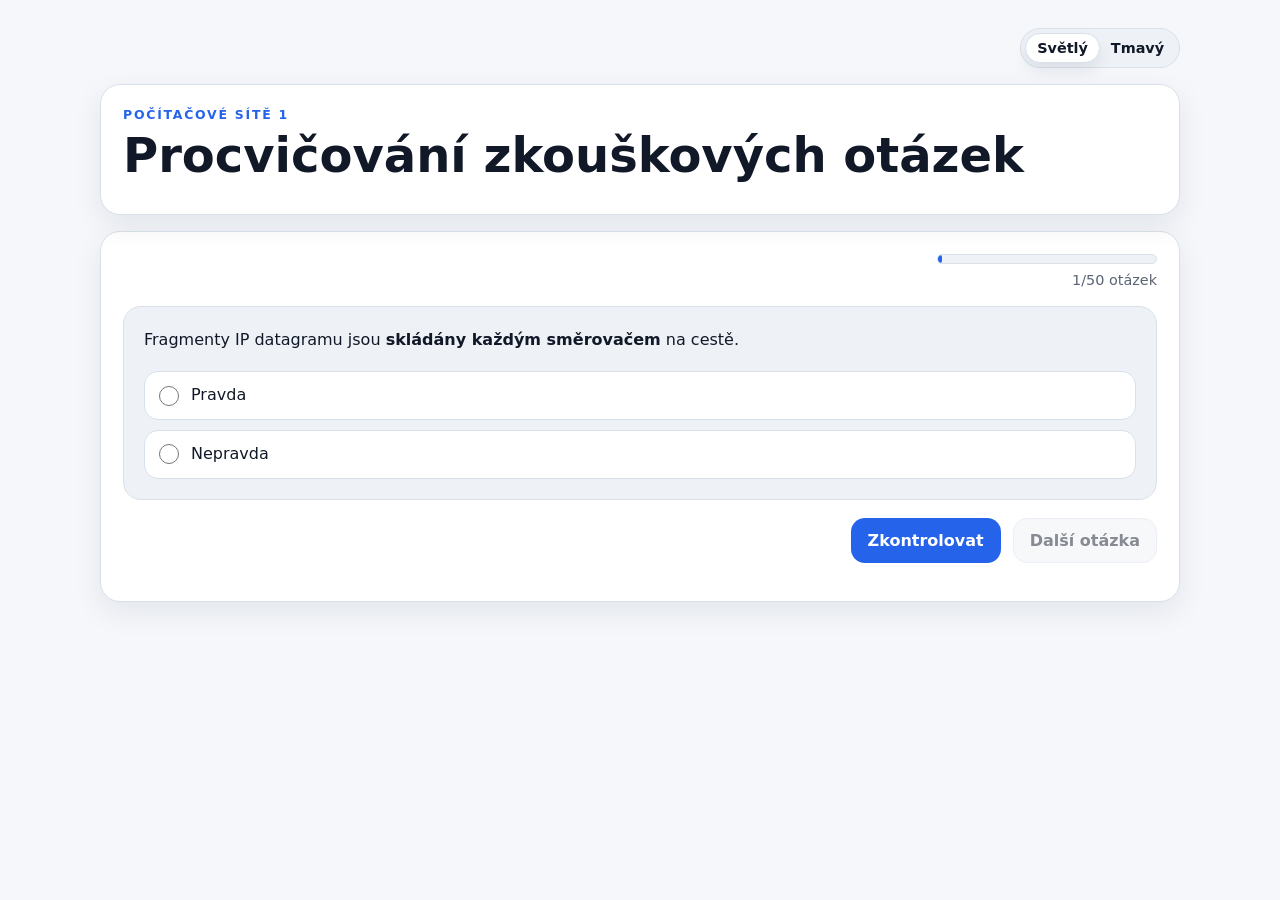
==== index.html @ 3d9b2233 "Add files via upload" ====
<!doctype html>
<html lang="cs">
<head>
  <meta charset="utf-8">
  <meta name="viewport" content="width=device-width, initial-scale=1">
  <title>7POS1 - procvičování zkouškových otázek</title>
  <meta name="description" content="Procvičování zkouškových otázek z Počítačových sítí 1 (7POS1)." />
  <meta property="og:title" content="7POS1 - procvičování zkouškových otázek" />
  <meta property="og:description" content="Procvičování zkouškových otázek z Počítačových sítí 1 (7POS1)." />
  <meta property="og:type" content="website" />
  <meta property="og:locale" content="cs_CZ" />
  <meta name="twitter:card" content="summary" />
  <meta name="twitter:title" content="7POS1 - procvičování zkouškových otázek" />
  <meta name="twitter:description" content="Procvičování zkouškových otázek z Počítačových sítí 1 (7POS1)." />
  <link rel="stylesheet" href="styles.css">
</head>
<body>
  <main class="app-shell">
    <section class="top-row">
      <div class="theme-float" aria-label="Přepínání motivu">
        <button id="themeToggle" class="theme-switch" type="button" aria-label="Přepnout motiv">
          <span class="theme-option" aria-hidden="true">Světlý</span>
          <span class="theme-option" aria-hidden="true">Tmavý</span>
          <span class="theme-thumb" aria-hidden="true"></span>
        </button>
      </div>
      <div class="hero card-surface">
        <div>
          <p class="eyebrow">Počítačové sítě 1</p>
          <h1>Procvičování zkouškových otázek</h1>
        </div>
      </div>
    </section>

    <section id="quizShell" class="quiz-shell card-surface hidden">
      <header class="quiz-header">
        <div class="progress-wrap">
          <div class="progress-track">
            <div id="progressFill" class="progress-fill"></div>
          </div>
          <p id="progressLabel" class="progress-label">0 %</p>
        </div>
      </header>

      <article class="question-card">
        <div id="questionText" class="question-text"></div>
        <div id="answerArea" class="answer-area"></div>
      </article>

      <div class="quiz-actions">
        <button id="checkButton" class="button primary" type="button">Zkontrolovat</button>
        <button id="nextButton" class="button secondary" type="button" disabled>Další otázka</button>
      </div>

      <section id="feedbackArea" class="feedback-area"></section>
    </section>

    <section id="summaryShell" class="summary-shell card-surface hidden"></section>
  </main>

  <script src="app.js"></script>
</body>
</html>
---- styles.css ----
:root {
  color-scheme: light;
  --bg: #f5f7fb;
  --surface: #ffffff;
  --surface-soft: #eef2f7;
  --border: #d8e0ea;
  --text: #111827;
  --muted: #5b6575;
  --accent: #2563eb;
  --accent-weak: #dbeafe;
  --success: #15803d;
  --success-weak: #dcfce7;
  --danger: #b91c1c;
  --danger-weak: #fee2e2;
  --shadow: 0 10px 30px rgba(15, 23, 42, 0.08);
  --radius: 20px;
}

:root[data-theme='dark'] {
  color-scheme: dark;
  --bg: #0f172a;
  --surface: #111827;
  --surface-soft: #1f2937;
  --border: #334155;
  --text: #e5e7eb;
  --muted: #94a3b8;
  --accent: #60a5fa;
  --accent-weak: #1e293b;
  --success: #4ade80;
  --success-weak: #12311f;
  --danger: #f87171;
  --danger-weak: #2b1417;
  --shadow: 0 12px 34px rgba(0, 0, 0, 0.25);
}

* {
  box-sizing: border-box;
}

html,
body {
  min-height: 100%;
}

body {
  margin: 0;
  font-family: Inter, "Segoe UI", system-ui, -apple-system, BlinkMacSystemFont, sans-serif;
  background: var(--bg);
  color: var(--text);
}

button,
input,
select,
textarea {
  font: inherit;
}

button {
  cursor: pointer;
}

.app-shell {
  width: min(1080px, calc(100% - 32px));
  margin: 0 auto;
  padding: 28px 0 42px;
}

.card-surface {
  background: var(--surface);
  border: 1px solid var(--border);
  border-radius: var(--radius);
  box-shadow: var(--shadow);
}

.hero,
.status-row,
.message-bar,
.quiz-shell,
.summary-shell {
  padding: 22px;
}

.top-row {
  display: grid;
  grid-template-columns: 1fr;
  gap: 16px;
  align-items: stretch;
}

.hero {
  display: flex;
  justify-content: space-between;
  align-items: center;
  gap: 20px;
}

.eyebrow {
  margin: 0 0 8px;
  color: var(--accent);
  font-size: 0.78rem;
  font-weight: 700;
  letter-spacing: 0.14em;
  text-transform: uppercase;
}

h1,
h2,
p {
  margin-top: 0;
}

h1 {
  margin-bottom: 10px;
  font-size: clamp(2rem, 4vw, 3rem);
  line-height: 1.08;
}

.hero-copy {
  max-width: 62ch;
  margin-bottom: 0;
  color: var(--muted);
}

.theme-float {
  display: flex;
  justify-content: flex-end;
}

.theme-switch {
  position: relative;
  display: inline-grid;
  grid-template-columns: 1fr 1fr;
  align-items: center;
  gap: 0;
  padding: 4px;
  border-radius: 999px;
  border: 1px solid var(--border);
  background: var(--surface-soft);
  color: var(--muted);
  min-width: 160px;
  height: 40px;
  font-weight: 700;
}

.theme-switch .theme-option {
  position: relative;
  z-index: 1;
  font-size: 0.9rem;
  display: flex;
  align-items: center;
  justify-content: center;
  height: 100%;
  line-height: 1;
}

.theme-switch .theme-thumb {
  position: absolute;
  top: 4px;
  bottom: 4px;
  left: 4px;
  width: calc(50% - 4px);
  border-radius: 999px;
  background: var(--surface);
  border: 1px solid var(--border);
  transition: transform 180ms ease;
  box-shadow: 0 8px 16px rgba(15, 23, 42, 0.08);
}

.theme-switch[data-theme='light'] {
  color: var(--text);
}

.theme-switch[data-theme='dark'] {
  color: var(--text);
}

.theme-switch[data-theme='dark'] .theme-thumb {
  transform: translateX(100%);
}

.status-row {
  display: grid;
  grid-template-columns: repeat(3, minmax(0, 1fr));
  gap: 12px;
  margin-top: 16px;
}

.stat-chip {
  padding: 16px;
  border-radius: 16px;
  background: var(--surface-soft);
  border: 1px solid var(--border);
}

.stat-chip.compact {
  min-height: 92px;
}

.stat-chip span {
  display: block;
  margin-bottom: 6px;
  font-size: 1.6rem;
  font-weight: 700;
}

.stat-chip small {
  color: var(--muted);
}

.stat-chip.accent {
  border-color: color-mix(in srgb, var(--accent) 40%, var(--border));
}

.button {
  border: 1px solid transparent;
  border-radius: 14px;
  padding: 12px 16px;
  font-weight: 700;
  transition: background-color 150ms ease, border-color 150ms ease, color 150ms ease, opacity 150ms ease;
}

.button:disabled {
  opacity: 0.5;
  cursor: not-allowed;
}

.button.primary {
  background: var(--accent);
  color: #ffffff;
}

.button.primary:hover:not(:disabled) {
  background: color-mix(in srgb, var(--accent) 88%, black);
}

.button.secondary,
.button.ghost {
  background: var(--surface-soft);
  color: var(--text);
  border-color: var(--border);
}

.button.secondary:hover:not(:disabled),
.button.ghost:hover:not(:disabled) {
  background: color-mix(in srgb, var(--surface-soft) 88%, var(--accent) 12%);
}

.help-text {
  margin: 0;
  color: var(--muted);
  font-size: 0.94rem;
}

.message-bar {
  margin-top: 16px;
}

.message-bar.warning {
  border-color: color-mix(in srgb, #f59e0b 35%, var(--border));
}

.message-bar.error {
  border-color: color-mix(in srgb, var(--danger) 40%, var(--border));
}

.message-bar.success {
  border-color: color-mix(in srgb, var(--success) 35%, var(--border));
}

.quiz-shell,
.summary-shell {
  margin-top: 16px;
}

.quiz-header {
  display: flex;
  justify-content: flex-end;
  align-items: center;
  gap: 18px;
  margin-bottom: 18px;
}

.question-meta {
  margin-bottom: 10px;
  color: var(--muted);
  font-size: 0.85rem;
}

.quiz-header h2 {
  margin-bottom: 0;
  font-size: clamp(1.35rem, 2.7vw, 1.95rem);
}

.progress-wrap {
  min-width: 220px;
  text-align: right;
}

.progress-track {
  height: 10px;
  overflow: hidden;
  border-radius: 999px;
  background: var(--surface-soft);
  border: 1px solid var(--border);
}

.progress-fill {
  width: 0;
  height: 100%;
  border-radius: inherit;
  background: var(--accent);
}

.progress-label {
  margin: 8px 0 0;
  color: var(--muted);
  font-size: 0.9rem;
}

.question-card {
  padding: 20px;
  border-radius: 18px;
  background: var(--surface-soft);
  border: 1px solid var(--border);
}

.question-text {
  display: grid;
  gap: 12px;
  line-height: 1.65;
}

.question-text p {
  margin-bottom: 0;
}

.answer-area {
  margin-top: 18px;
  display: grid;
  gap: 14px;
}

.answer-group,
.matching-grid,
.option-list {
  display: grid;
  gap: 10px;
}

.option-item,
.matching-prompt {
  padding: 13px 14px;
  border-radius: 14px;
  background: var(--surface);
  border: 1px solid var(--border);
}

.option-item {
  display: flex;
  align-items: center;
  gap: 12px;
}

.option-item input {
  accent-color: var(--accent);
  margin: 0;
  vertical-align: middle;
  width: 20px;
  height: 20px;
  align-self: center;
}

.option-item span {
  display: flex;
  align-items: center;
  line-height: 1.3;
}

.option-item p {
  margin: 0;
}

.matching-row {
  display: grid;
  grid-template-columns: minmax(0, 1.1fr) minmax(0, 1fr);
  gap: 12px;
  align-items: stretch;
}
.matching-row .matching-prompt,
.matching-row select,
.shortanswer-input,
.essay-input,
select,
textarea,
input[type='text'] {
  width: 100%;
  border-radius: 14px;
  border: 1px solid var(--border);
  background: var(--surface);
  color: var(--text);
  padding: 12px 14px;
  outline: none;
}

.matching-row .matching-prompt,
.matching-row select {
  display: flex;
  align-items: center;
  min-height: 52px;
}

.matching-prompt p {
  margin: 0;
}

select:focus,
textarea:focus,
input[type='text']:focus {
  border-color: var(--accent);
}

textarea {
  min-height: 180px;
  resize: vertical;
}

.cloze-embed {
  display: inline-block;
  vertical-align: middle;
  margin: 0 4px;
}

.cloze-embed input {
  width: min(180px, 38vw);
  padding: 10px 12px;
}

.quiz-actions,
.summary-actions {
  display: flex;
  gap: 12px;
  flex-wrap: wrap;
  justify-content: flex-end;
  margin-top: 18px;
}

.feedback-area {
  margin-top: 16px;
}

.feedback-box {
  padding: 16px 18px;
  border-radius: 16px;
  border: 1px solid var(--border);
  background: var(--surface);
}

.feedback-box.success {
  border-color: color-mix(in srgb, var(--success) 35%, var(--border));
  background: var(--success-weak);
}

.feedback-box.error {
  border-color: color-mix(in srgb, var(--danger) 35%, var(--border));
  background: var(--danger-weak);
}

.feedback-box.warning {
  background: var(--accent-weak);
}

.feedback-box h3 {
  margin: 0 0 10px;
  font-size: 1rem;
}

.feedback-box p:last-child {
  margin-bottom: 0;
}

.hidden {
  display: none !important;
}

.summary-shell h2 {
  margin-bottom: 10px;
}

.summary-grid {
  display: grid;
  grid-template-columns: repeat(3, minmax(0, 1fr));
  gap: 14px;
  margin-top: 18px;
}

.summary-card {
  padding: 16px;
  border-radius: 16px;
  background: var(--surface-soft);
  border: 1px solid var(--border);
}

.summary-card span {
  display: block;
  margin-bottom: 8px;
  color: var(--muted);
}

.summary-card strong {
  font-size: 1.45rem;
}

@media (max-width: 900px) {
  .theme-float {
    justify-content: center;
  }

  .hero,
  .quiz-header {
    flex-direction: column;
  }

  .status-row,
  .summary-grid {
    grid-template-columns: 1fr;
  }

  .progress-wrap {
    width: 100%;
    min-width: 0;
    text-align: left;
  }

  .matching-row {
    grid-template-columns: 1fr;
  }

  .quiz-actions,
  .summary-actions {
    justify-content: stretch;
  }

  .quiz-actions .button,
  .summary-actions .button,
  .theme-toggle {
    width: 100%;
  }
}

@media (max-width: 640px) {
  .app-shell {
    width: min(100%, calc(100% - 18px));
    padding-top: 14px;
  }

  .hero,
  .status-row,
  .quiz-shell,
  .summary-shell,
  .message-bar {
    padding: 18px;
  }

  .cloze-embed input {
    width: min(140px, 46vw);
  }
}
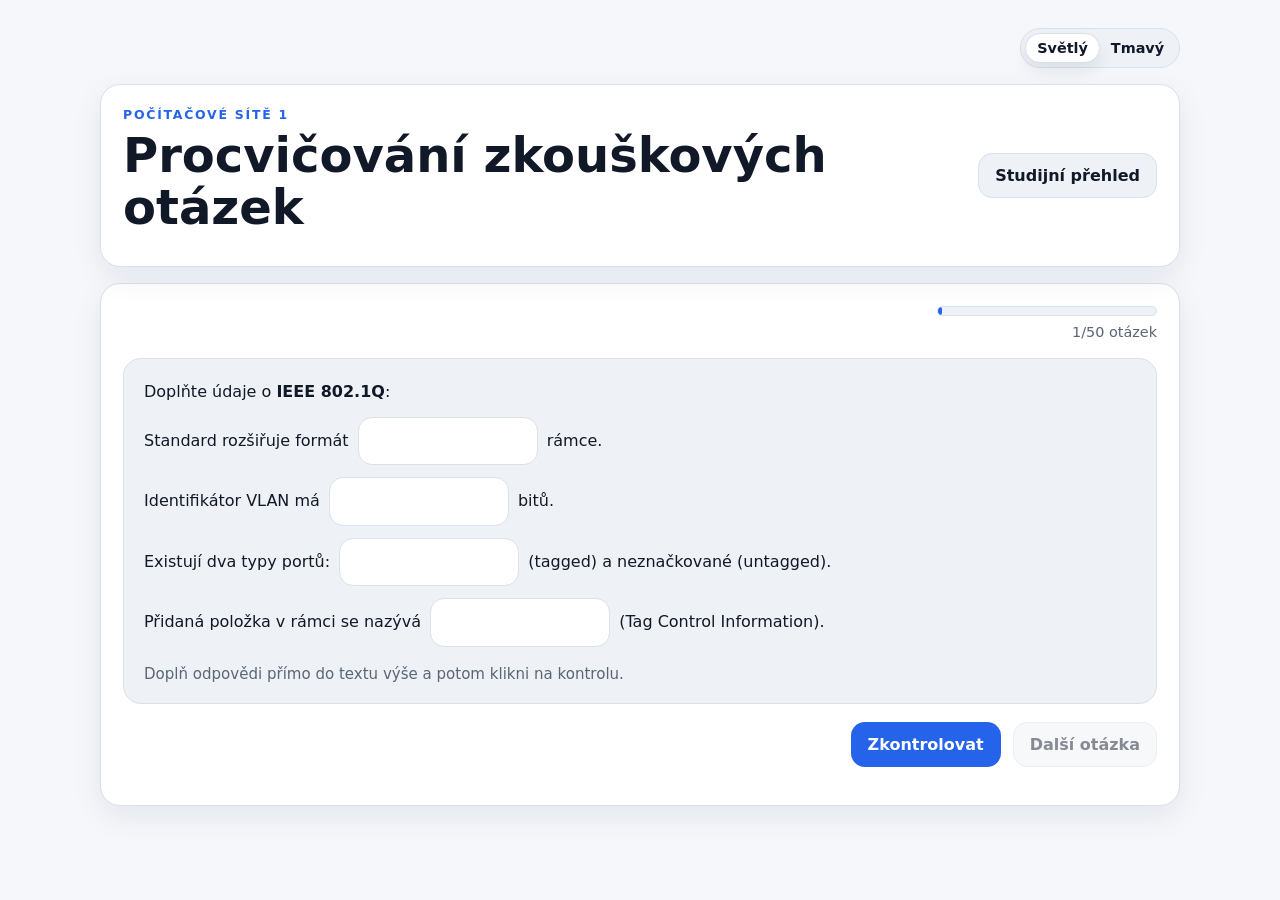
==== commit 3a1d1be8: "Add study mode: statický přehled všech otázek s vyznačenými odpověďmi Nová stránka study.html slouží" ====
--- a/index.html
+++ b/index.html
@@ -28,6 +28,9 @@
         <div>
           <p class="eyebrow">Počítačové sítě 1</p>
           <h1>Procvičování zkouškových otázek</h1>
+        </div>
+        <div class="hero-actions">
+          <a class="button secondary" href="study.html">Studijní přehled</a>
         </div>
       </div>
     </section>
--- a/styles.css
+++ b/styles.css
@@ -511,6 +511,305 @@
   font-size: 1.45rem;
 }
 
+/* ===== Study mode ===== */
+.hero-actions {
+  display: flex;
+  gap: 10px;
+  align-items: center;
+  flex-shrink: 0;
+}
+
+.hero-actions .button {
+  text-decoration: none;
+  display: inline-flex;
+  align-items: center;
+}
+
+.study-toolbar {
+  margin-top: 16px;
+  padding: 18px 20px;
+  display: grid;
+  gap: 12px;
+}
+
+.toolbar-row {
+  display: grid;
+  grid-template-columns: minmax(0, 2fr) minmax(0, 1fr) minmax(0, 1fr);
+  gap: 12px;
+}
+
+.toolbar-field {
+  display: grid;
+  gap: 6px;
+  font-size: 0.85rem;
+  color: var(--muted);
+}
+
+.toolbar-field input,
+.toolbar-field select {
+  width: 100%;
+  border-radius: 12px;
+  border: 1px solid var(--border);
+  background: var(--surface);
+  color: var(--text);
+  padding: 10px 12px;
+  font-size: 0.95rem;
+}
+
+.toolbar-field input:focus,
+.toolbar-field select:focus {
+  outline: none;
+  border-color: var(--accent);
+}
+
+.study-content {
+  margin-top: 18px;
+  display: grid;
+  gap: 22px;
+}
+
+.empty-card {
+  padding: 22px;
+  text-align: center;
+  color: var(--muted);
+}
+
+.study-group {
+  display: grid;
+  gap: 14px;
+}
+
+.study-group-header {
+  display: flex;
+  align-items: baseline;
+  justify-content: space-between;
+  gap: 12px;
+  padding: 16px 20px;
+  position: sticky;
+  top: 0;
+  z-index: 5;
+}
+
+.study-group-header h2 {
+  margin: 0;
+  font-size: 1.2rem;
+}
+
+.study-group-count {
+  color: var(--muted);
+  font-size: 0.85rem;
+  font-weight: 600;
+}
+
+.study-question {
+  padding: 18px 20px;
+  display: grid;
+  gap: 12px;
+}
+
+.study-meta {
+  display: flex;
+  flex-wrap: wrap;
+  gap: 6px;
+}
+
+.badge {
+  display: inline-block;
+  padding: 3px 9px;
+  border-radius: 999px;
+  font-size: 0.74rem;
+  font-weight: 700;
+  letter-spacing: 0.04em;
+  background: var(--surface-soft);
+  border: 1px solid var(--border);
+  color: var(--muted);
+}
+
+.badge-type {
+  color: var(--accent);
+  background: var(--accent-weak);
+  border-color: color-mix(in srgb, var(--accent) 35%, var(--border));
+}
+
+.badge-name {
+  color: var(--text);
+}
+
+.study-question-text {
+  font-size: 1rem;
+  line-height: 1.6;
+}
+
+.study-question-text p {
+  margin: 0 0 8px;
+}
+
+.study-question-text p:last-child {
+  margin-bottom: 0;
+}
+
+.study-hint {
+  margin: 0 0 4px;
+  color: var(--muted);
+  font-size: 0.85rem;
+  font-weight: 600;
+  text-transform: uppercase;
+  letter-spacing: 0.06em;
+}
+
+.study-options {
+  display: grid;
+  gap: 8px;
+}
+
+.study-option {
+  display: grid;
+  grid-template-columns: 28px 1fr;
+  gap: 10px;
+  align-items: start;
+  padding: 11px 14px;
+  border-radius: 12px;
+  border: 1px solid var(--border);
+  background: var(--surface-soft);
+}
+
+.study-option.is-correct {
+  background: var(--success-weak);
+  border-color: color-mix(in srgb, var(--success) 45%, var(--border));
+}
+
+.study-option.is-incorrect {
+  background: var(--danger-weak);
+  border-color: color-mix(in srgb, var(--danger) 35%, var(--border));
+}
+
+.study-mark {
+  font-weight: 800;
+  font-size: 1.05rem;
+  line-height: 1.4;
+  text-align: center;
+}
+
+.study-option.is-correct .study-mark {
+  color: var(--success);
+}
+
+.study-option.is-incorrect .study-mark {
+  color: var(--danger);
+}
+
+.study-option-text p {
+  margin: 0 0 4px;
+}
+
+.study-option-text p:last-child {
+  margin-bottom: 0;
+}
+
+.study-option-feedback {
+  margin-top: 4px;
+  font-size: 0.86rem;
+  color: var(--muted);
+}
+
+.study-option-feedback p {
+  margin: 0;
+}
+
+.study-explain {
+  padding: 12px 14px;
+  border-radius: 12px;
+  background: var(--accent-weak);
+  border: 1px solid color-mix(in srgb, var(--accent) 30%, var(--border));
+  font-size: 0.94rem;
+  line-height: 1.55;
+}
+
+.study-explain strong {
+  color: var(--accent);
+  margin-right: 4px;
+}
+
+.study-explain p {
+  margin: 4px 0 0;
+  display: inline;
+}
+
+.study-matching {
+  display: grid;
+  gap: 8px;
+}
+
+.study-matching-row {
+  display: grid;
+  grid-template-columns: minmax(0, 1.1fr) auto minmax(0, 1fr);
+  gap: 12px;
+  align-items: center;
+  padding: 10px 14px;
+  border-radius: 12px;
+  background: var(--success-weak);
+  border: 1px solid color-mix(in srgb, var(--success) 35%, var(--border));
+}
+
+.study-matching-prompt p {
+  margin: 0;
+}
+
+.study-matching-arrow {
+  color: var(--success);
+  font-weight: 800;
+}
+
+.study-matching-answer {
+  font-weight: 600;
+}
+
+.study-cloze-list {
+  margin: 0;
+  padding-left: 20px;
+  display: grid;
+  gap: 4px;
+}
+
+.study-cloze-list li {
+  padding: 4px 0;
+}
+
+.study-cloze-alts {
+  color: var(--muted);
+  font-weight: 400;
+}
+
+.cloze-fill {
+  display: inline-block;
+  padding: 1px 8px;
+  margin: 0 2px;
+  border-radius: 8px;
+  background: var(--success-weak);
+  border: 1px solid color-mix(in srgb, var(--success) 40%, var(--border));
+  font-weight: 700;
+  color: var(--success);
+}
+
+.cloze-fill-alts {
+  font-weight: 400;
+  color: var(--muted);
+}
+
+.study-essay-reference {
+  padding: 12px 14px;
+  border-radius: 12px;
+  background: var(--accent-weak);
+  border: 1px solid color-mix(in srgb, var(--accent) 25%, var(--border));
+  line-height: 1.55;
+}
+
+.study-essay-reference strong {
+  display: block;
+  margin-bottom: 6px;
+  color: var(--accent);
+}
+
 @media (max-width: 900px) {
   .theme-float {
     justify-content: center;
@@ -534,6 +833,23 @@
 
   .matching-row {
     grid-template-columns: 1fr;
+  }
+
+  .toolbar-row {
+    grid-template-columns: 1fr;
+  }
+
+  .study-matching-row {
+    grid-template-columns: 1fr auto;
+  }
+
+  .study-matching-arrow {
+    display: none;
+  }
+
+  .study-matching-answer {
+    grid-column: 1 / -1;
+    padding-left: 8px;
   }
 
   .quiz-actions,
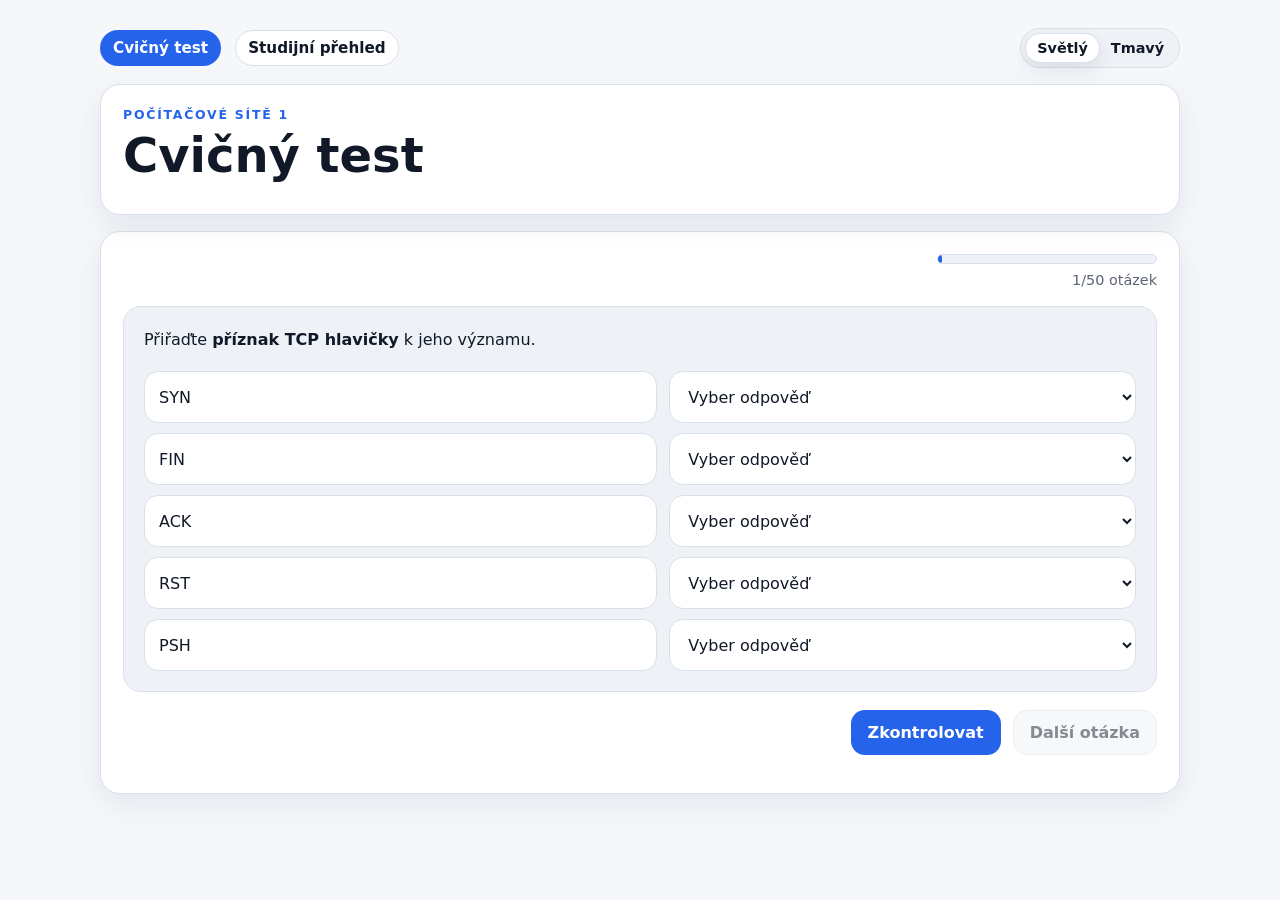
==== commit 748c978f: "Přidán Studijní režim se všemi otázkami" ====
--- a/index.html
+++ b/index.html
@@ -17,20 +17,28 @@
 <body>
   <main class="app-shell">
     <section class="top-row">
-      <div class="theme-float" aria-label="Přepínání motivu">
-        <button id="themeToggle" class="theme-switch" type="button" aria-label="Přepnout motiv">
-          <span class="theme-option" aria-hidden="true">Světlý</span>
-          <span class="theme-option" aria-hidden="true">Tmavý</span>
-          <span class="theme-thumb" aria-hidden="true"></span>
+      <div class="top-bar">
+        <button class="nav-toggle" type="button" aria-label="Otevrit menu" aria-expanded="false" aria-controls="topNav">
+          <span class="nav-toggle-bar"></span>
+          <span class="nav-toggle-bar"></span>
+          <span class="nav-toggle-bar"></span>
         </button>
+        <nav id="topNav" class="top-links" aria-label="Navigace">
+          <a class="top-link is-active" href="index.html">Cvičný test</a>
+          <a class="top-link" href="study.html">Studijní přehled</a>
+        </nav>
+        <div class="theme-float" aria-label="Přepínání motivu">
+          <button id="themeToggle" class="theme-switch" type="button" aria-label="Přepnout motiv">
+            <span class="theme-option" aria-hidden="true">Světlý</span>
+            <span class="theme-option" aria-hidden="true">Tmavý</span>
+            <span class="theme-thumb" aria-hidden="true"></span>
+          </button>
+        </div>
       </div>
       <div class="hero card-surface">
         <div>
           <p class="eyebrow">Počítačové sítě 1</p>
-          <h1>Procvičování zkouškových otázek</h1>
-        </div>
-        <div class="hero-actions">
-          <a class="button secondary" href="study.html">Studijní přehled</a>
+          <h1>Cvičný test</h1>
         </div>
       </div>
     </section>
@@ -62,5 +70,15 @@
   </main>
 
   <script src="app.js"></script>
+  <script>
+    const navToggle = document.querySelector('.nav-toggle');
+    const topNav = document.getElementById('topNav');
+    if (navToggle && topNav) {
+      navToggle.addEventListener('click', () => {
+        const isOpen = topNav.classList.toggle('is-open');
+        navToggle.setAttribute('aria-expanded', String(isOpen));
+      });
+    }
+  </script>
 </body>
 </html>
--- a/styles.css
+++ b/styles.css
@@ -88,6 +88,92 @@
   align-items: stretch;
 }
 
+.top-bar {
+  display: flex;
+  justify-content: space-between;
+  align-items: center;
+  gap: 16px;
+}
+
+.nav-toggle {
+  display: none;
+  align-items: center;
+  justify-content: center;
+  flex-direction: column;
+  gap: 4px;
+  width: 40px;
+  height: 40px;
+  border-radius: 12px;
+  border: 1px solid var(--border);
+  background: var(--surface);
+}
+
+.nav-toggle-bar {
+  width: 18px;
+  height: 2px;
+  background: var(--text);
+  border-radius: 999px;
+}
+
+.top-links {
+  display: flex;
+  gap: 14px;
+  align-items: center;
+}
+
+.top-link {
+  display: inline-flex;
+  align-items: center;
+  padding: 8px 12px;
+  border-radius: 999px;
+  border: 1px solid var(--border);
+  background: var(--surface);
+  color: var(--text);
+  text-decoration: none;
+  font-weight: 700;
+  font-size: 0.95rem;
+}
+
+.top-link.is-active {
+  background: var(--accent);
+  color: #ffffff;
+  border-color: transparent;
+}
+
+@media (max-width: 720px) {
+  .top-bar {
+    flex-wrap: wrap;
+    align-items: center;
+  }
+
+  .nav-toggle {
+    display: inline-flex;
+    order: 1;
+  }
+
+  .theme-float {
+    order: 2;
+    margin-left: auto;
+  }
+
+  .top-links {
+    display: none;
+    width: 100%;
+    order: 3;
+    flex-direction: column;
+    align-items: stretch;
+    gap: 10px;
+    padding: 12px;
+    border-radius: 16px;
+    border: 1px solid var(--border);
+    background: var(--surface);
+  }
+
+  .top-links.is-open {
+    display: flex;
+  }
+}
+
 .hero {
   display: flex;
   justify-content: space-between;
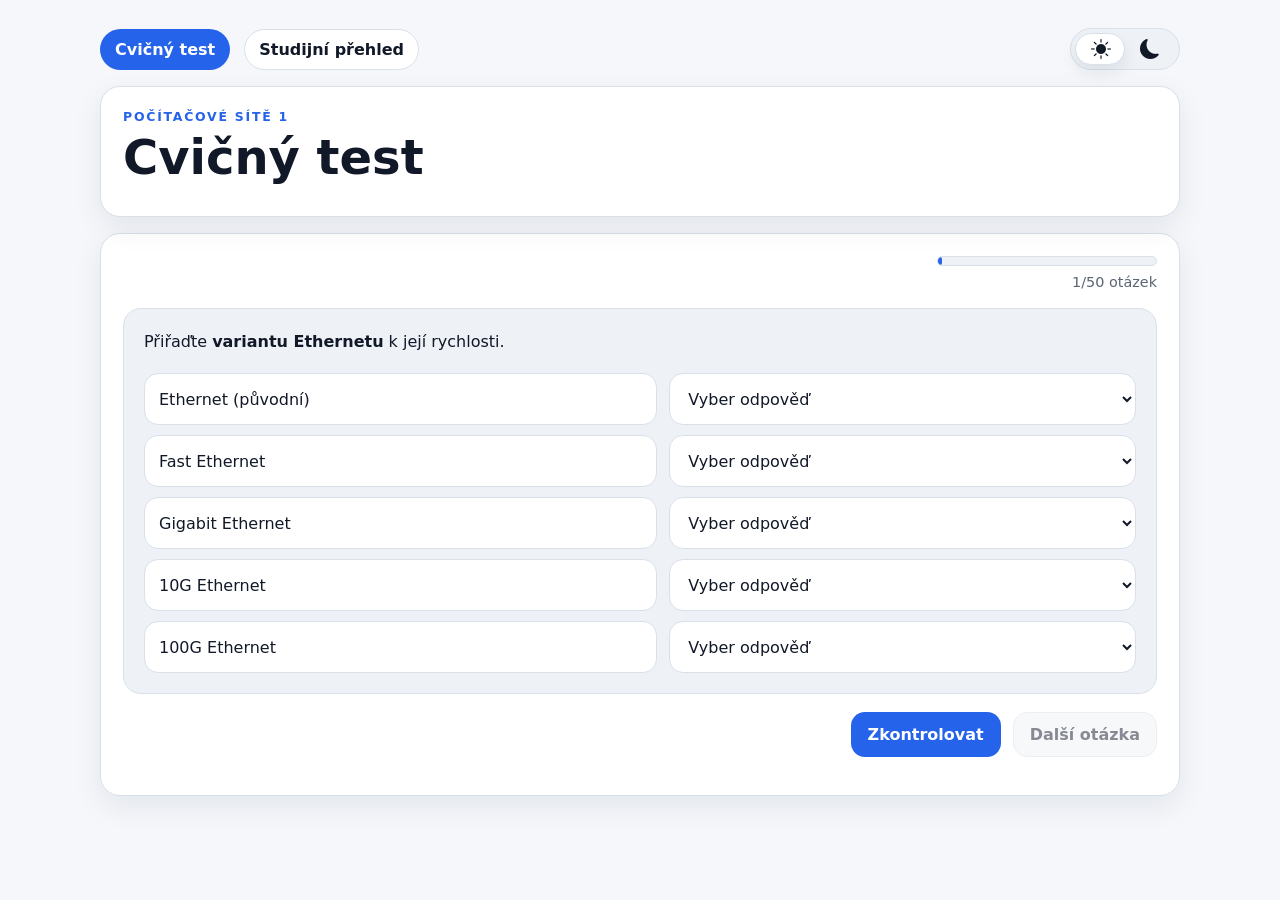
==== commit 1b52cbb3: "Úpravy rozhraní webu Zvětšení odkazů pro přepínání mezi testem a přehledem, zvětšení přepínače pro s" ====
--- a/index.html
+++ b/index.html
@@ -12,6 +12,7 @@
   <meta name="twitter:card" content="summary" />
   <meta name="twitter:title" content="7POS1 - procvičování zkouškových otázek" />
   <meta name="twitter:description" content="Procvičování zkouškových otázek z Počítačových sítí 1 (7POS1)." />
+  <link rel="stylesheet" href="https://cdn.jsdelivr.net/npm/bootstrap-icons@1.11.3/font/bootstrap-icons.min.css">
   <link rel="stylesheet" href="styles.css">
 </head>
 <body>
@@ -29,8 +30,8 @@
         </nav>
         <div class="theme-float" aria-label="Přepínání motivu">
           <button id="themeToggle" class="theme-switch" type="button" aria-label="Přepnout motiv">
-            <span class="theme-option" aria-hidden="true">Světlý</span>
-            <span class="theme-option" aria-hidden="true">Tmavý</span>
+            <span class="theme-option" aria-hidden="true"><i class="bi bi-brightness-high-fill" aria-hidden="true"></i></span>
+            <span class="theme-option" aria-hidden="true"><i class="bi bi-moon-fill" aria-hidden="true"></i></span>
             <span class="theme-thumb" aria-hidden="true"></span>
           </button>
         </div>
--- a/styles.css
+++ b/styles.css
@@ -124,14 +124,14 @@
 .top-link {
   display: inline-flex;
   align-items: center;
-  padding: 8px 12px;
+  padding: 10px 14px;
   border-radius: 999px;
   border: 1px solid var(--border);
   background: var(--surface);
   color: var(--text);
   text-decoration: none;
   font-weight: 700;
-  font-size: 0.95rem;
+  font-size: 1rem;
 }
 
 .top-link.is-active {
@@ -219,24 +219,28 @@
   grid-template-columns: 1fr 1fr;
   align-items: center;
   gap: 0;
-  padding: 4px;
+  padding: 5px;
   border-radius: 999px;
   border: 1px solid var(--border);
   background: var(--surface-soft);
   color: var(--muted);
-  min-width: 160px;
-  height: 40px;
+  min-width: 110px;
+  height: 42px;
   font-weight: 700;
 }
 
 .theme-switch .theme-option {
   position: relative;
   z-index: 1;
-  font-size: 0.9rem;
   display: flex;
   align-items: center;
   justify-content: center;
   height: 100%;
+  line-height: 1;
+}
+
+.theme-switch .bi {
+  font-size: 20px;
   line-height: 1;
 }
 
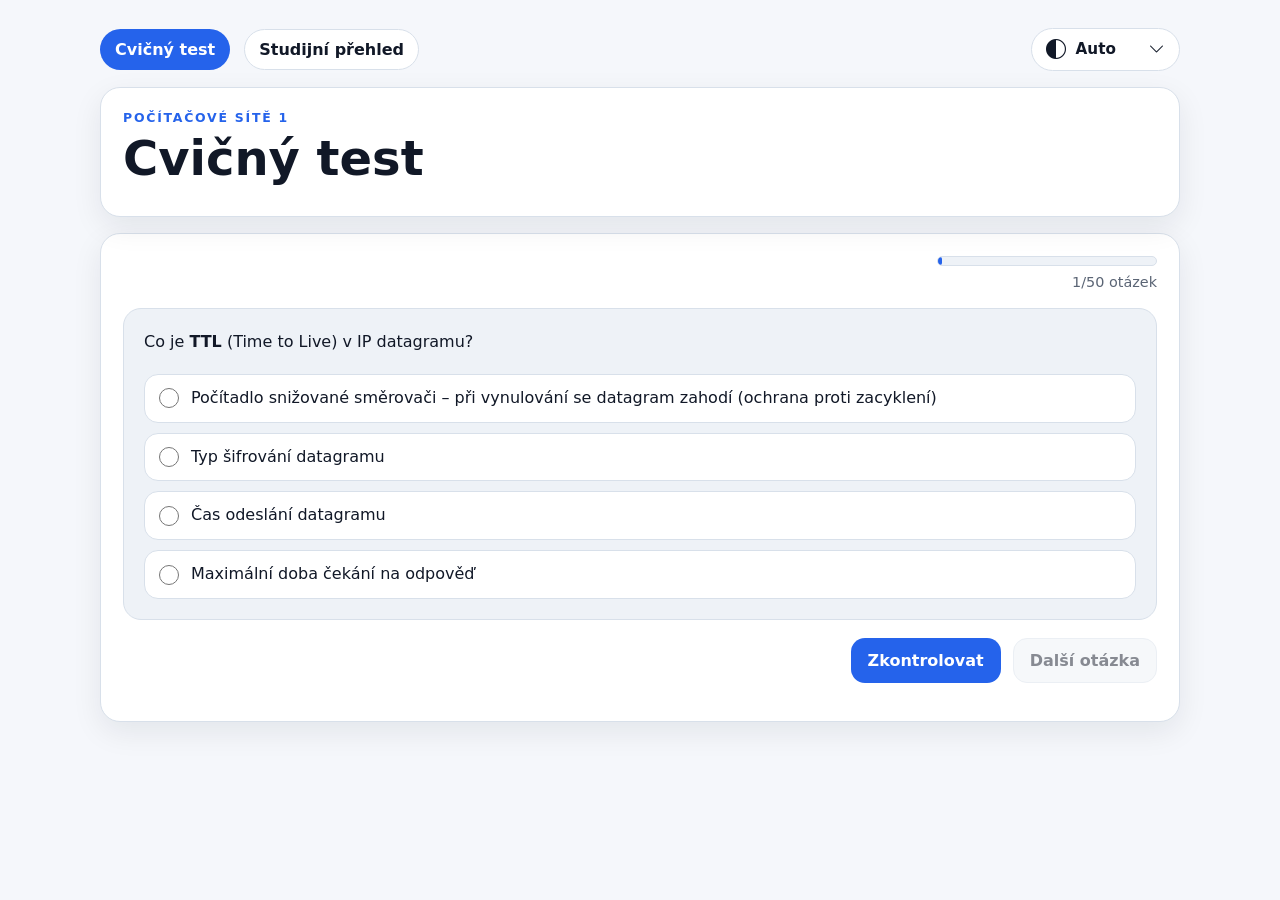
==== commit 60dacd26: "Úpravy přepínače barvy Změna přepínače barvy stránky na dropdown menu a přidání možnosti Auto pro au" ====
--- a/index.html
+++ b/index.html
@@ -29,11 +29,27 @@
           <a class="top-link" href="study.html">Studijní přehled</a>
         </nav>
         <div class="theme-float" aria-label="Přepínání motivu">
-          <button id="themeToggle" class="theme-switch" type="button" aria-label="Přepnout motiv">
-            <span class="theme-option" aria-hidden="true"><i class="bi bi-brightness-high-fill" aria-hidden="true"></i></span>
-            <span class="theme-option" aria-hidden="true"><i class="bi bi-moon-fill" aria-hidden="true"></i></span>
-            <span class="theme-thumb" aria-hidden="true"></span>
-          </button>
+          <div class="theme-dropdown">
+            <button id="themeToggle" class="theme-trigger" type="button" aria-label="Přepnout motiv" aria-haspopup="listbox" aria-expanded="false">
+              <i class="bi bi-brightness-high-fill theme-icon" aria-hidden="true"></i>
+              <span class="theme-label">Světlý</span>
+              <i class="bi bi-chevron-down" aria-hidden="true"></i>
+            </button>
+            <div class="theme-menu" role="listbox" aria-label="Volba motivu">
+              <button class="theme-item" type="button" role="option" data-theme="light">
+                <i class="bi bi-brightness-high-fill" aria-hidden="true"></i>
+                <span>Světlý</span>
+              </button>
+              <button class="theme-item" type="button" role="option" data-theme="auto">
+                <i class="bi bi-circle-half" aria-hidden="true"></i>
+                <span>Auto</span>
+              </button>
+              <button class="theme-item" type="button" role="option" data-theme="dark">
+                <i class="bi bi-moon-stars-fill" aria-hidden="true"></i>
+                <span>Tmavý</span>
+              </button>
+            </div>
+          </div>
         </div>
       </div>
       <div class="hero card-surface">
--- a/styles.css
+++ b/styles.css
@@ -213,60 +213,72 @@
   justify-content: flex-end;
 }
 
-.theme-switch {
+.theme-dropdown {
   position: relative;
-  display: inline-grid;
-  grid-template-columns: 1fr 1fr;
-  align-items: center;
-  gap: 0;
-  padding: 5px;
+}
+
+.theme-trigger {
+  display: inline-flex;
+  align-items: center;
+  gap: 10px;
+  padding: 10px 14px;
   border-radius: 999px;
   border: 1px solid var(--border);
-  background: var(--surface-soft);
-  color: var(--muted);
-  min-width: 110px;
-  height: 42px;
+  background: var(--surface);
+  color: var(--text);
   font-weight: 700;
-}
-
-.theme-switch .theme-option {
-  position: relative;
-  z-index: 1;
-  display: flex;
-  align-items: center;
-  justify-content: center;
-  height: 100%;
-  line-height: 1;
-}
-
-.theme-switch .bi {
+  min-height: 42px;
+  justify-content: space-between;
+}
+
+.theme-trigger .theme-label {
+  font-size: 0.95rem;
+  flex: 1;
+  text-align: left;
+  min-width: 6ch;
+}
+
+.theme-trigger .theme-icon {
   font-size: 20px;
   line-height: 1;
 }
 
-.theme-switch .theme-thumb {
+.theme-menu {
   position: absolute;
-  top: 4px;
-  bottom: 4px;
-  left: 4px;
-  width: calc(50% - 4px);
-  border-radius: 999px;
+  top: calc(100% + 8px);
+  right: 0;
+  min-width: 200px;
+  display: none;
+  flex-direction: column;
+  gap: 6px;
+  padding: 10px;
+  border-radius: 16px;
+  border: 1px solid var(--border);
   background: var(--surface);
-  border: 1px solid var(--border);
-  transition: transform 180ms ease;
-  box-shadow: 0 8px 16px rgba(15, 23, 42, 0.08);
-}
-
-.theme-switch[data-theme='light'] {
+  box-shadow: var(--shadow);
+  z-index: 10;
+}
+
+.theme-dropdown.is-open .theme-menu {
+  display: flex;
+}
+
+.theme-item {
+  display: flex;
+  align-items: center;
+  gap: 10px;
+  padding: 10px 12px;
+  border-radius: 12px;
+  border: 1px solid transparent;
+  background: var(--surface-soft);
   color: var(--text);
-}
-
-.theme-switch[data-theme='dark'] {
-  color: var(--text);
-}
-
-.theme-switch[data-theme='dark'] .theme-thumb {
-  transform: translateX(100%);
+  font-weight: 700;
+  text-align: left;
+}
+
+.theme-item.is-active {
+  background: color-mix(in srgb, var(--accent) 18%, var(--surface-soft));
+  border-color: color-mix(in srgb, var(--accent) 40%, var(--border));
 }
 
 .status-row {
